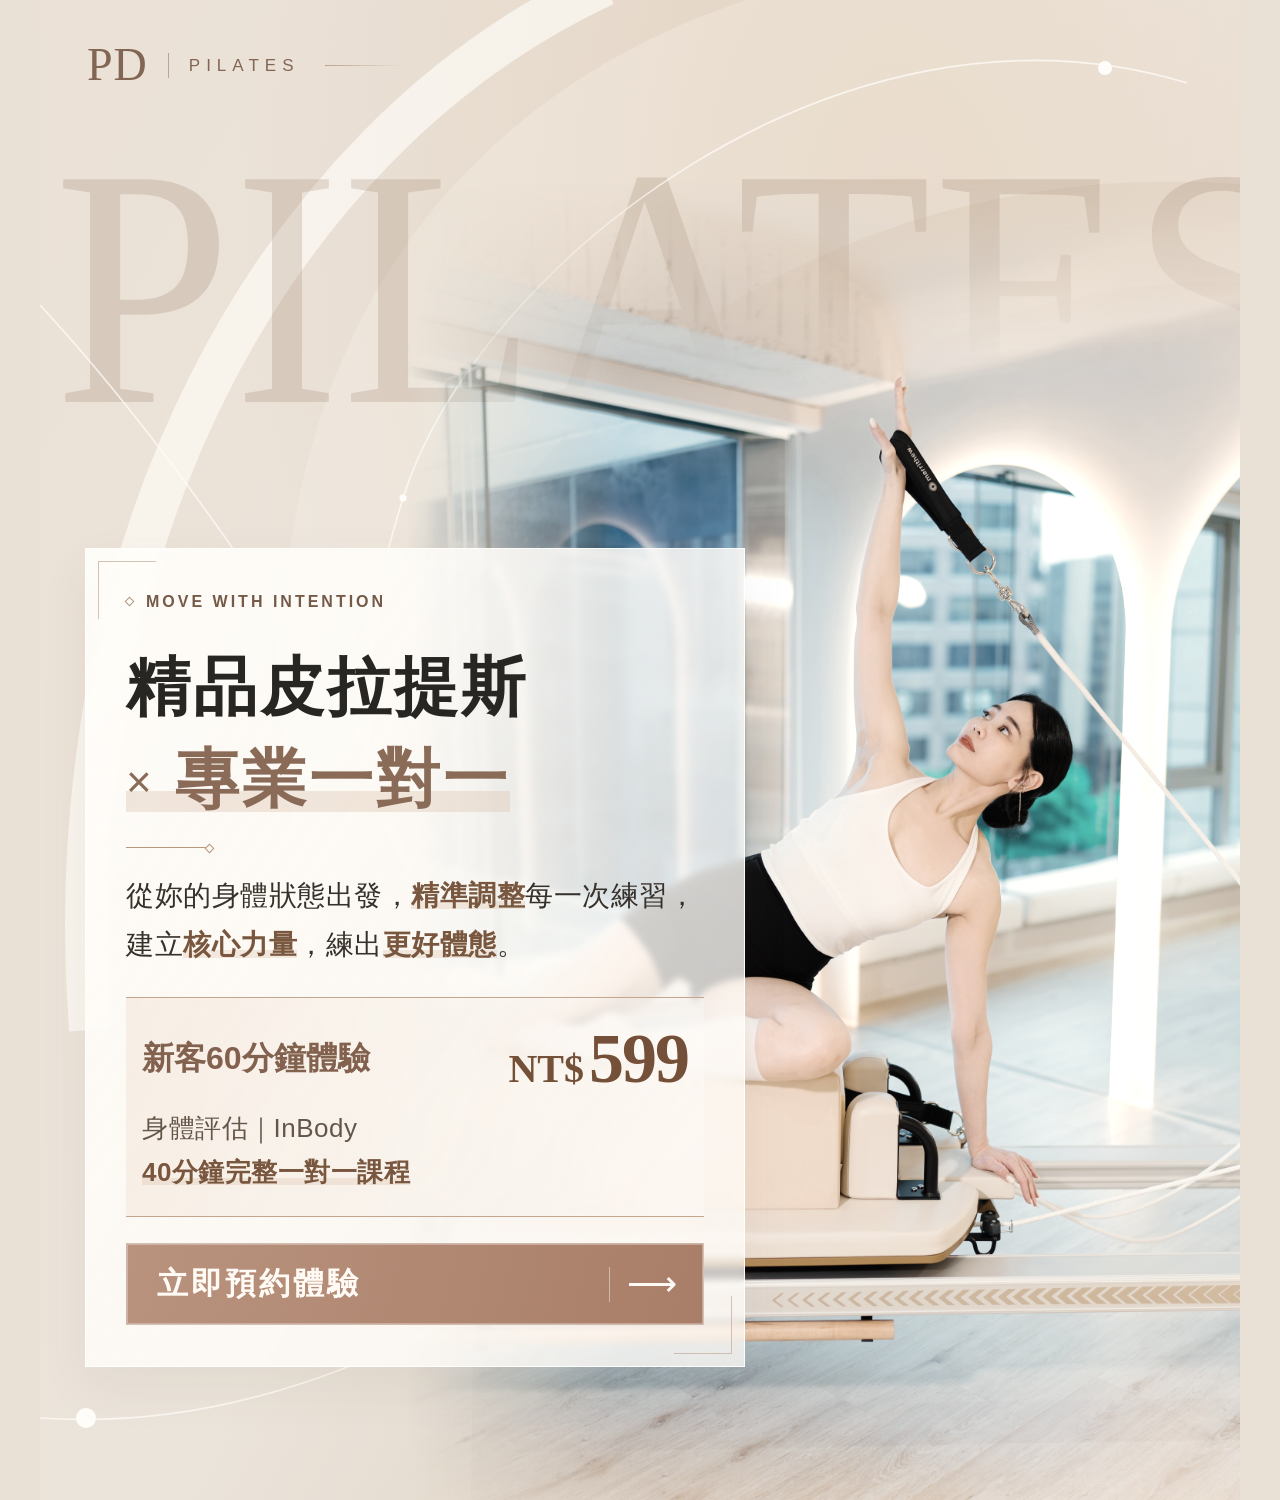
==== 01_精品首頁/index.html @ 7880195e "Publish approved PD design preview" ====
<!doctype html>
<html lang="zh-Hant"><head><meta charset="utf-8"><meta name="viewport" content="width=device-width,initial-scale=1"><title>PD 精品首頁</title>
<style>
*{box-sizing:border-box}html,body{margin:0;background:#e9e0d6}body{color:#282622;font-family:"PMingLiU","Noto Serif TC",serif}.viewport{width:100%;overflow:hidden}.page{width:1200px;height:1500px;position:relative;overflow:hidden;transform-origin:top left;background:radial-gradient(ellipse at 64% 14%,#dfcbb6 0,transparent 49%),linear-gradient(120deg,#e9e0d6,#eee8df 48%,#d5c4ae)}
.sweep{position:absolute;inset:0;width:1200px;height:1500px}.ghost{position:absolute;left:14px;top:126px;margin:0;font:330px/.95 "Bodoni MT","Times New Roman",serif;letter-spacing:2px;color:rgba(143,115,92,.25);white-space:nowrap;width:1185px;transform:scaleX(.94);transform-origin:left center}
/* Only the photographic areas of the supplied reference are visible. All display text is HTML. */
.photo{position:absolute;inset:0;width:1200px;height:1500px;clip-path:polygon(87% 23%,92% 23%,92% 32%,100% 32%,100% 100%,34% 100%,36% 74%,42% 70%,48.7% 63%,48.7% 45%,61% 36%,76% 30%,84% 29%)}
.photo-softener{position:absolute;left:583px;top:410px;width:185px;height:400px;background:linear-gradient(90deg,rgba(226,216,203,.75),transparent);clip-path:polygon(0 68%,100% 0,100% 100%,0 100%);pointer-events:none}
.index{position:absolute;left:45px;top:449px;height:60px;display:flex;align-items:center;gap:19px}.index strong{font:56px/1 "Bodoni MT","Times New Roman",serif;font-weight:400}.index i{height:43px;width:1px;background:#a59689;transform:rotate(39deg);margin:0 5px}.index span{font:24px/1 "Times New Roman",serif;letter-spacing:3px;padding-top:13px}
.panel{position:absolute;left:45px;top:564px;width:538px;height:503px;background:rgba(255,253,249,.62);box-shadow:0 9px 20px rgba(107,89,71,.035);padding:27px 39px}.kicker{margin:0;font:14px/25px Arial,sans-serif;letter-spacing:2.5px}.panel h1{position:absolute;left:39px;top:139px;margin:0;font-size:58px;line-height:1.36;font-weight:600;letter-spacing:6px;white-space:nowrap}.rule{position:absolute;left:43px;top:316px;width:61px;height:2px;background:#c6ae85}.description{position:absolute;left:42px;top:340px;margin:0;white-space:nowrap;font-size:20px;letter-spacing:1.25px;line-height:32px}.cta{position:absolute;left:43px;top:401px;width:274px;height:65px;display:flex;align-items:center;justify-content:center;gap:18px;color:#fffaf4;background:#cdb0a2;font-size:24px;letter-spacing:3px;text-decoration:none}.cta span{font:34px "Times New Roman",serif;letter-spacing:0}.inset{position:absolute;left:46px;top:1103px;width:257px;height:240px;border:2px solid rgba(255,255,255,.85);overflow:hidden;background:#c9aa98}.inset:after{content:"";position:absolute;left:29px;top:0;bottom:0;width:2px;background:#fff9ef}.inset img{position:absolute;max-width:none;width:1200px;height:1500px;left:-48px;top:-1105px}.foot{position:absolute;left:86px;top:1411px;margin:0;font:14px/22px Arial,sans-serif;letter-spacing:2.5px}.linework{position:absolute;inset:0;width:1200px;height:1500px;pointer-events:none}
.ghost{z-index:1;font-weight:400;color:rgba(143,115,92,.21)}.photo{z-index:3;clip-path:none;mask-image:url("data:image/svg+xml,%3Csvg xmlns='http://www.w3.org/2000/svg' width='1200' height='1500'%3E%3Cdefs%3E%3Cfilter id='b'%3E%3CfeGaussianBlur stdDeviation='20'/%3E%3C/filter%3E%3C/defs%3E%3Cpath fill='white' filter='url(%23b)' d='M1020 326 L1120 326 L1120 455 L1240 455 L1240 1540 L396 1540 L416 1130 L490 1040 L604 950 L604 670 L750 535 L923 450 L1008 425Z'/%3E%3C/svg%3E");mask-size:1200px 1500px}.photo-softener{display:none}.linework{z-index:2}.panel,.index{z-index:4}.inset,.foot{z-index:5}.panel h1{font-size:60px;letter-spacing:7px;line-height:1.32}.description{letter-spacing:1px;font-size:20px}.page{background:radial-gradient(ellipse at 72% 14%,#dfcdb9 0,transparent 55%),linear-gradient(120deg,#e8ded3,#e8e1d8 48%,#d5c4ae)}
</style><link rel="stylesheet" href="../shared/preserve-style.css"><link rel="stylesheet" href="home-refinement.css"><script src="../shared/page-bridge.js" defer></script><link rel="stylesheet" href="../shared/type-emphasis.css"><link rel="stylesheet" href="home-larger.css"><link rel="stylesheet" href="../shared/client-review-20260918.css"></head><body data-layout="home"><div class="viewport"><main class="page">
<div class="brand-signature" aria-label="PD Pilates"><span class="brand-initials">PD</span><span class="brand-divider" aria-hidden="true"></span><span class="brand-name">PILATES</span><span class="brand-hairline" aria-hidden="true"></span></div>
<svg class="sweep" viewBox="0 0 1200 1500" aria-hidden="true"><path d="M565 -15 C230 140 14 550 50 1030" fill="none" stroke="#fffdf9" stroke-opacity=".66" stroke-width="42"/><path d="M1210 -18 C710 -130 97 126 270 960 C350 470 739 144 1210 185" fill="#f8f4ed" fill-opacity=".27"/><path d="M1200 282 C774 270 411 650 436 1170 L431 1500 L0 1500 L0 0 L1200 0Z" fill="#f8f5ef" fill-opacity=".12"/></svg>
<div class="ghost" aria-hidden="true">PILATES</div><img class="photo" src="assets/home-selected-0610-00056.jpg" alt="PD 教練於器械上伸展，使用指定的 0610 PD_DSC00056 原照"><div class="photo-softener"></div>

<section class="panel" aria-labelledby="home-title"><p class="kicker"><span class="kicker-mark" aria-hidden="true"></span>MOVE WITH INTENTION</p><h1 id="home-title">精品皮拉提斯<br><span class="headline-secondary"><span class="headline-times">×</span> 專業一對一</span></h1><div class="rule" aria-hidden="true"></div><p class="description">從妳的身體狀態出發，<strong class="key-phrase">精準調整</strong>每一次練習，建立<strong class="key-phrase">核心力量</strong>，練出<strong class="key-phrase">更好體態</strong>。</p><div class="experience-detail"><p class="home-offer"><span class="offer-label">新客60分鐘體驗</span> <strong><span class="currency">NT$</span>599</strong></p><p class="home-includes">身體評估｜InBody<br><span class="key-phrase">40分鐘完整一對一課程</span></p></div><a class="cta" href="../booking.html?plan=trial">立即預約體驗 <span aria-hidden="true">⟶</span></a></section>

<svg class="linework" viewBox="0 0 1200 1500" aria-hidden="true"><g fill="none" stroke="#fffdf8" stroke-width="1.6" opacity=".75"><path d="M1147 83 C800 -23 436 267 363 498 C281 765 310 915 668 1100"/><path d="M0 305 C265 591 420 971 687 1135 C504 1274 277 1437 0 1418"/></g><g fill="#fffdf9"><circle cx="1065" cy="68" r="7"/><circle cx="363" cy="498" r="3.5"/><circle cx="46" cy="1418" r="10"/></g></svg>
</main></div>
</body></html>
---- shared/preserve-style.css ----
/* Original layout stays in each HTML. Only client-requested adjustments are below. */
html,body{max-width:100%;width:auto;height:auto;overflow-x:clip}a{text-decoration:none}a:focus-visible{outline:2px solid #8d6654;outline-offset:5px}.page{margin-inline:auto}body[data-layout] .client-checks{list-style:none;padding:0;margin:0;color:#705b50;font-size:21px;line-height:1.8;letter-spacing:1px}body[data-layout] .client-checks li{margin:3px 0}
/* 01: retain large serif backdrop, orbital lines and frosted editorial panel. */
body[data-layout=home] .photo{left:330px;top:180px;width:900px;height:1350px;inset:auto auto auto 330px;top:180px;object-fit:contain;clip-path:none;mask-image:linear-gradient(90deg,transparent,#000 24%),linear-gradient(180deg,transparent,#000 14%);mask-size:100% 100%;mask-composite:intersect;filter:saturate(.66) sepia(.12) brightness(1.04)}
body[data-layout=home] .panel{top:548px;left:45px;width:606px;height:auto;padding:31px 37px 33px;background:rgba(255,252,248,.77);backdrop-filter:blur(3px)}
body[data-layout=home] .panel h1{position:static;font-size:46px;letter-spacing:4px;line-height:1.43;margin:24px 0 19px;white-space:normal;font-weight:400}body[data-layout=home] .rule{position:static;display:block;margin:21px 0 19px}body[data-layout=home] .description{position:static;white-space:normal;font-size:22px;letter-spacing:1px;line-height:1.8;margin:0}
body[data-layout=home] .home-offer{display:flex;align-items:center;gap:18px;margin:23px 0 11px;color:#96715f;font-size:24px}body[data-layout=home] .home-offer strong{font:48px Georgia,serif;white-space:nowrap}body[data-layout=home] .home-includes{margin:0;font-size:21px;line-height:1.7;letter-spacing:1px}body[data-layout=home] .cta{position:static;width:315px;height:65px;margin-top:24px;background:#b98e7c;font-size:26px}
body[data-layout=home] .panel h1{font-weight:600;font-size:50px}
/* 02: same wide photograph, translucent panel, arcs and three branch frames. */
body[data-layout=locations] .copy p{font-size:19px;line-height:1.85;letter-spacing:1px}body[data-layout=locations] .intro p{font-size:20px;letter-spacing:1px}body[data-layout=locations] .cards{height:582px}body[data-layout=locations] .main{height:381px}body[data-layout=locations] .metro{font-size:19px;line-height:1.6;color:#786254;margin:14px 0 0;letter-spacing:.3px}body[data-layout=locations] .footer .cta{font-size:18px;color:white}body[data-layout=locations] .footer p{font-size:15px}
/* 03 / 03.1: preserve SYSTEM photo treatment and frosted overlapping panel. */
body[data-layout=equipment] .copy{top:169px;padding:29px 35px;width:642px}body[data-layout=equipment] .copy h1{font-size:45px;line-height:1.4;margin:18px 0}body[data-layout=equipment] .copy .rule{margin-bottom:17px}body[data-layout=equipment] .seal{top:697px}body[data-layout=equipment] .hero img{object-position:65% center;filter:saturate(.72) sepia(.1) brightness(1.06)}
body[data-layout=credentials] .hero{height:755px}body[data-layout=credentials] .photo{height:755px;object-position:62% center;filter:saturate(.72) sepia(.1) brightness(1.06)}body[data-layout=credentials] .panel{top:169px;width:642px;padding:29px 35px}body[data-layout=credentials] .panel h1{font-size:45px;line-height:1.4;margin:18px 0}body[data-layout=credentials] .panel .rule{margin-bottom:17px}body[data-layout=credentials] .hero-note{bottom:28px}
body[data-layout=credentials] .certs{height:745px;padding:27px 44px 22px}body[data-layout=credentials] .cert-head{margin-bottom:20px}body[data-layout=credentials] .cert-head h2{font-size:37px;letter-spacing:4px}body[data-layout=credentials] .cert-head p{font-size:21px}body[data-layout=credentials] .cert-grid{grid-template-columns:repeat(3,1fr);gap:15px}body[data-layout=credentials] .cert{height:238px;padding:18px 22px}body[data-layout=credentials] .logo-box{height:161px}body[data-layout=credentials] .cert img{max-height:145px}body[data-layout=credentials] .cert h3{font-size:21px;margin:10px 0 0}body[data-layout=credentials] .closing{margin-top:20px}
/* 04: keep four photo-led quadrants, using their natural portrait ratio. */
body[data-layout=needs] .hero h1{font-size:42px;letter-spacing:3px}body[data-layout=needs] .hero p{font-size:20px;letter-spacing:2px}body[data-layout=needs] .audience-grid{height:968px}body[data-layout=needs] .source{display:none}body[data-layout=needs] .quadrant{overflow:hidden;background:#eee3d8}body[data-layout=needs] .quadrant:before{content:"";position:absolute;right:0;top:0;height:100%;aspect-ratio:2/3;background-image:url('../shared/photos/audience.jpg');background-size:200% 200%;filter:brightness(1.05) contrast(.93) saturate(.8)}body[data-layout=needs] .quadrant:nth-of-type(1):before{background-position:0 0}body[data-layout=needs] .quadrant:nth-of-type(2):before{background-position:100% 0}body[data-layout=needs] .quadrant:nth-of-type(3):before{background-position:0 100%}body[data-layout=needs] .quadrant:nth-of-type(4):before{background-position:100% 100%}
body[data-layout=needs] .copy-panel{width:69%;padding:32px 20px 22px 25px;background:linear-gradient(90deg,rgba(250,246,241,.98),rgba(250,246,241,.94) 66%,rgba(250,246,241,.03))}body[data-layout=needs] .copy-panel:after{top:92px;left:25px}body[data-layout=needs] .copy-panel h2{font-size:31px;line-height:1.5;letter-spacing:1px;margin:0 0 38px;white-space:nowrap}body[data-layout=needs] .pain{font-size:20px;line-height:1.7;letter-spacing:.3px;max-width:280px}body[data-layout=needs] .leaf{margin:20px 0 10px}body[data-layout=needs] .solution{font-size:20px;line-height:1.75;letter-spacing:0;max-width:280px}body[data-layout=needs] .footer p{font-size:21px;line-height:1.8;letter-spacing:1px}
@media(min-width:761px){body[data-layout=needs] .audience-grid{height:940px}body[data-layout=needs] .footer{margin-top:25px}}
/* 05 / 06: original photo, oval orbit, medallions and horizontal price strips. */
body[data-layout=trial] .plan-name,body[data-layout=dual] .plan-name{font-family:inherit;font-size:24px;letter-spacing:2px}body[data-layout=dual] .premium-booking{margin-top:36px}body[data-layout=dual] .premium-booking small{font-size:24px}body[data-layout=dual] .booking strong{font-size:59px}body[data-layout=trial] .cta,body[data-layout=dual] .cta{background:#c59782}body[data-layout=premium] .cta{background:#b77c66}
/* 07: original three circles, line icons, four reminders and soft LINE strip. */
body[data-layout=sop] .circle{padding-top:47px}body[data-layout=sop] .circle img{width:79px!important;height:79px!important;margin-bottom:15px}body[data-layout=sop] .circle h3{font-size:25px;letter-spacing:1px;line-height:1.35}body[data-layout=sop] .circle p{font-size:19px;letter-spacing:.5px;line-height:1.65}body[data-layout=sop] .reservation-note{text-align:center;position:relative;margin:17px 0 0;font-size:19px;line-height:1.6;color:#907262}body[data-layout=sop] .swoop{height:54px;margin-bottom:35px}body[data-layout=sop] .line-button{font-size:21px}
@media(max-width:760px){
 .page{width:100%!important;height:auto!important;min-height:0!important;transform:none!important}.viewport{height:auto!important}body[data-layout] .client-checks{font-size:17px;line-height:1.85;letter-spacing:0}body[data-layout] .client-checks li{margin:7px 0}
 body[data-layout=home] .page{padding-top:1px}body[data-layout=home] .photo{left:0;top:0;width:100%;height:auto;aspect-ratio:2/3;mask-image:linear-gradient(180deg,#000 70%,transparent);mask-composite:add;filter:saturate(.72) sepia(.1) brightness(1.04)}body[data-layout=home] .ghost{font-size:105px;top:23px;left:6px;width:auto;z-index:3}body[data-layout=home] .sweep,body[data-layout=home] .linework{width:100%;height:100%}body[data-layout=home] .panel{position:relative;top:auto;left:auto;margin:440px 18px 32px;width:calc(100% - 36px);padding:26px 24px;background:rgba(255,252,248,.85)}body[data-layout=home] .panel h1{font-size:31px;letter-spacing:1px;line-height:1.45;margin:22px 0 18px}body[data-layout=home] .kicker{font-size:12px;line-height:19px}body[data-layout=home] .description{font-size:17px;line-height:1.85;letter-spacing:0}body[data-layout=home] .home-offer{font-size:19px;flex-wrap:wrap;gap:10px;margin-top:19px}body[data-layout=home] .home-offer strong{font-size:37px}body[data-layout=home] .home-includes{font-size:17px;letter-spacing:0}body[data-layout=home] .cta{width:100%;height:58px;font-size:21px;letter-spacing:1px;gap:12px}
 body[data-layout=locations] .hero{width:100%;height:540px}body[data-layout=locations] .ghost{font-size:99px;top:80px;left:12px}body[data-layout=locations] .copy{left:6%;width:88%;top:172px;padding:24px}body[data-layout=locations] .copy h1{font-size:33px;line-height:1.5;letter-spacing:1px;margin:18px 0}body[data-layout=locations] .copy p{font-size:17px;letter-spacing:0}body[data-layout=locations] .vertical{display:none}body[data-layout=locations] .intro{position:relative;top:auto;margin-top:540px;height:auto;padding:33px 20px 28px}body[data-layout=locations] .intro h2{font-size:30px}body[data-layout=locations] .intro p{font-size:17px;line-height:1.8}body[data-layout=locations] .cards{position:relative;left:auto;right:auto;top:auto;height:auto;margin:0 20px;display:grid;grid-template-columns:1fr;gap:22px}body[data-layout=locations] .main{height:360px}body[data-layout=locations] .card{padding:22px 17px}body[data-layout=locations] .metro{font-size:18px;margin-top:14px}body[data-layout=locations] .footer{position:relative;height:auto;margin-top:35px;padding:28px 22px;display:block}body[data-layout=locations] .footer .cta{display:block;margin:22px 0 0;text-align:center}body[data-layout=locations] .curve{display:none}
 body[data-layout=taichung] .panel{padding:26px 23px;top:190px}body[data-layout=taichung] .panel h1{font-size:29px;letter-spacing:2px}body[data-layout=taichung] .panel p{font-size:17px;letter-spacing:0}body[data-layout=taichung] .intro p{font-size:17px;line-height:1.8;padding:0 22px}body[data-layout=taichung] .footer{display:block;height:auto;padding:25px}body[data-layout=taichung] .footer p{font-size:16px;line-height:1.8}body[data-layout=taichung] .button{margin-top:20px}
 body[data-layout=credentials] .hero,body[data-layout=equipment] .hero{height:440px;width:100%}body[data-layout=credentials] .hero{height:auto;padding-top:282px}body[data-layout=credentials] .photo{width:100%;height:420px}body[data-layout=credentials] .ghost,body[data-layout=equipment] .ghost{font-size:86px;top:45px;left:18px}body[data-layout=credentials] .panel,body[data-layout=equipment] .copy{position:relative;top:auto;left:auto;margin:0 6%;width:88%;padding:25px 23px}body[data-layout=credentials] .panel h1,body[data-layout=equipment] .copy h1{font-size:33px;line-height:1.45;letter-spacing:2px}body[data-layout=credentials] .eyebrow,body[data-layout=equipment] .kicker{font-size:12px;letter-spacing:2px}body[data-layout=credentials] .hero-note{position:relative;bottom:auto;left:auto;margin:25px 6%;font-size:10px;letter-spacing:2px}body[data-layout=credentials] .hero-note:before{width:30px;margin-right:9px}body[data-layout=credentials] .certs{height:auto;padding:28px 20px}body[data-layout=credentials] .cert-head h2{font-size:28px;letter-spacing:1px}body[data-layout=credentials] .cert-head p{font-size:18px;line-height:1.7;letter-spacing:1px}body[data-layout=credentials] .cert-head .small{font-size:11px;letter-spacing:2px}body[data-layout=credentials] .cert-grid{grid-template-columns:repeat(2,minmax(0,1fr));gap:12px}body[data-layout=credentials] .cert{height:195px;padding:15px 11px}body[data-layout=credentials] .logo-box{height:125px}body[data-layout=credentials] .cert img{max-height:110px}body[data-layout=credentials] .cert h3{font-size:15px;line-height:1.4;letter-spacing:0}body[data-layout=credentials] .closing{line-height:1.8;font-size:10px;letter-spacing:2px}
 body[data-layout=equipment] .page{padding-top:280px;padding-bottom:35px}body[data-layout=equipment] .hero{top:0;border-bottom-left-radius:100px}body[data-layout=equipment] .index{font-size:11px;top:23px;right:20px}body[data-layout=equipment] .seal{position:relative;left:auto;top:auto;font-size:10px;margin:25px 6%;letter-spacing:2px}body[data-layout=equipment] .equipment{position:relative;left:auto;right:auto;top:auto;height:auto;margin:32px 6% 0}body[data-layout=equipment] .tiles{height:auto;grid-template-columns:1fr;gap:20px}body[data-layout=equipment] .tile{min-height:430px}body[data-layout=equipment] .label .zh-title{font-size:28px}body[data-layout=equipment] .label .desc{font-size:19px}body[data-layout=equipment] .label .tag{font-size:11px}body[data-layout=equipment] .section-label span{font-size:12px;letter-spacing:2px}body[data-layout=equipment] .section-label span:after{display:none}body[data-layout=equipment] .equipment-note{position:relative;bottom:auto;text-align:right;margin-top:25px;font-size:10px;letter-spacing:1px}
 body[data-layout=needs] .hero h1{font-size:29px;line-height:1.65;letter-spacing:1px;text-wrap:balance}body[data-layout=needs] .hero p{font-size:16px;line-height:1.8;letter-spacing:1px}body[data-layout=needs] .audience-grid{height:auto}body[data-layout=needs] .quadrant{height:610px;background:#eee3d8}body[data-layout=needs] .quadrant:before{left:auto;right:0;top:0;bottom:auto;inset:auto 0 auto auto;height:100%;width:auto;aspect-ratio:2/3}body[data-layout=needs] .copy-panel{width:83%;padding:26px 18px;background:linear-gradient(90deg,rgba(250,246,241,.97),rgba(250,246,241,.92) 68%,rgba(250,246,241,.08))}body[data-layout=needs] .copy-panel h2{font-size:25px;letter-spacing:0;margin:0 0 39px}body[data-layout=needs] .copy-panel:after{left:18px;top:77px}body[data-layout=needs] .pain,body[data-layout=needs] .solution{font-size:18px;line-height:1.9;letter-spacing:0}body[data-layout=needs] .footer p{font-size:18px;line-height:1.85;letter-spacing:0}
 body[data-layout=trial] .experience,body[data-layout=dual] .experience,body[data-layout=premium] .experience{height:auto;min-height:0;padding:30px 20px 36px}body[data-layout=trial] .eyebrow,body[data-layout=dual] .eyebrow,body[data-layout=premium] .eyebrow{font-size:13px;letter-spacing:2px}body[data-layout=trial] .hero h1,body[data-layout=dual] .hero h1,body[data-layout=premium] .hero h1{font-size:34px;line-height:1.5;letter-spacing:1px}body[data-layout=trial] .intro,body[data-layout=dual] .intro,body[data-layout=premium] .intro{font-size:29px;letter-spacing:1px}body[data-layout=trial] .subtitle,body[data-layout=dual] .subtitle,body[data-layout=premium] .subtitle{font-size:17px;line-height:1.8;letter-spacing:0;gap:10px}body[data-layout=trial] .subtitle i,body[data-layout=dual] .subtitle i,body[data-layout=premium] .subtitle i{width:18px;flex-shrink:0}body[data-layout=trial] .photo,body[data-layout=dual] .photo,body[data-layout=premium] .photo{position:relative;top:auto;left:auto;width:calc(100% + 40px);margin:22px -20px 0;height:300px}body[data-layout=premium] .items{grid-template-columns:1fr;margin-top:-45px;gap:25px}body[data-layout=premium] .item{padding:15px 20px 27px;background:rgba(245,240,231,.9)}body[data-layout=premium] .item+.item{border-left:0;border-top:1px solid var(--line);padding-top:25px}body[data-layout=premium] .booking{grid-template-columns:1fr;margin:0;padding:24px;text-align:center;gap:16px}body[data-layout=premium] .booking strong{font-size:47px}body[data-layout=premium] .promises{grid-template-columns:1fr 1fr;margin:28px 0;gap:24px 12px}body[data-layout=premium] .promises article{display:block;text-align:center}body[data-layout=premium] .promises svg{margin-bottom:7px}body[data-layout=premium] .note{font-size:15px;line-height:1.8}body[data-layout=premium] .orbit.middle{display:none}body[data-layout=dual] .premium-booking{margin-top:28px}body[data-layout=trial] .item h2,body[data-layout=dual] .item h2{font-size:23px;letter-spacing:1px}body[data-layout=trial] .copy,body[data-layout=dual] .copy{font-size:20px;letter-spacing:0}
 body[data-layout=sop] .wrap{padding:52px 18px 34px}body[data-layout=sop] .hero p{font-size:17px;letter-spacing:1px;line-height:1.8}body[data-layout=sop] .eyebrow{font-size:13px!important;letter-spacing:2px!important}body[data-layout=sop] .hero h1{font-size:48px;letter-spacing:5px}body[data-layout=sop] .hero h2{font-size:30px;letter-spacing:5px}body[data-layout=sop] .circle{padding-top:47px}body[data-layout=sop] .circle h3{font-size:25px}body[data-layout=sop] .circle p{font-size:18px}body[data-layout=sop] .reservation-note{font-size:17px;line-height:1.8;margin:25px 6% 0}body[data-layout=sop] .swoop{height:58px;margin-bottom:45px;width:88%}body[data-layout=sop] .swoop em{font-size:22px;padding:0 8px}body[data-layout=sop] .tip h3{font-size:23px}body[data-layout=sop] .tip p{font-size:18px;letter-spacing:0}body[data-layout=sop] .line-button{font-size:20px;letter-spacing:0}body[data-layout=sop] .line-copy p{font-size:17px;letter-spacing:0;line-height:1.8}
 body[data-layout=home] .panel h1{font-size:31px}body[data-layout=home] .ghost{z-index:4}
 body[data-layout=needs] .copy-panel{width:70%;background:linear-gradient(90deg,rgba(250,246,241,.97),rgba(250,246,241,.91) 66%,rgba(250,246,241,0))}body[data-layout=needs] .quadrant:before{right:-92px}body[data-layout=needs] .pain,body[data-layout=needs] .solution{font-size:17px;line-height:1.9}
}
---- 01_精品首頁/home-refinement.css ----
/* Page 01 only: editorial detailing over the approved composition. */
body[data-layout=home] .brand-signature{position:absolute;z-index:4;left:47px;top:42px;display:flex;align-items:center;gap:20px;color:#826653;pointer-events:none}
body[data-layout=home] .brand-initials{font:38px/1 Georgia,"Times New Roman",serif;letter-spacing:1px}
body[data-layout=home] .brand-divider{width:1px;height:25px;background:#bda593}
body[data-layout=home] .brand-name{font:13px/1 Arial,sans-serif;letter-spacing:6px}
body[data-layout=home] .brand-hairline{height:1px;width:76px;margin-left:6px;background:linear-gradient(90deg,#bda593,transparent)}
body[data-layout=home] .panel{padding:37px 39px 38px;border:1px solid rgba(255,255,255,.85);background:linear-gradient(125deg,rgba(255,253,249,.94),rgba(255,252,248,.74));box-shadow:0 20px 48px rgba(99,75,53,.065);backdrop-filter:blur(3px)}
body[data-layout=home] .panel::before,body[data-layout=home] .panel::after{content:"";position:absolute;pointer-events:none;width:51px;height:51px;border-color:#c8af9c;border-style:solid;opacity:.75}
body[data-layout=home] .panel::before{left:12px;top:12px;border-width:1px 0 0 1px}
body[data-layout=home] .panel::after{right:12px;bottom:12px;border-width:0 1px 1px 0}
body[data-layout=home] .kicker{display:flex;align-items:center;gap:13px;font:12px/22px Arial,sans-serif;letter-spacing:3.2px;color:#876c59;white-space:nowrap}
body[data-layout=home] .kicker-mark{width:7px;height:7px;display:block;transform:rotate(45deg);border:1px solid #b39780;flex:none}
body[data-layout=home] .panel h1{font-size:51px;line-height:1.48;letter-spacing:3px;margin:29px 0 20px;font-weight:600}
body[data-layout=home] .headline-secondary{color:#8a6b58}
body[data-layout=home] .headline-times{font-size:35px;display:inline-block;vertical-align:4px;font-weight:400}
body[data-layout=home] .rule{height:1px;width:82px;background:#b7977d;margin:22px 0 23px;position:relative;left:auto;top:auto}
body[data-layout=home] .rule::after{content:"";position:absolute;right:-5px;top:-2px;width:5px;height:5px;border:1px solid #b7977d;transform:rotate(45deg);background:#fcf9f3}
body[data-layout=home] .description{font-size:22px;line-height:1.85;color:#544b42;letter-spacing:1px}
body[data-layout=home] .experience-detail{margin-top:26px;padding:15px 0 20px;border-top:1px solid rgba(165,133,109,.29);border-bottom:1px solid rgba(165,133,109,.29)}
body[data-layout=home] .home-offer{justify-content:space-between;gap:10px;align-items:center;margin:0 0 9px;font-size:24px;color:#82624e}
body[data-layout=home] .offer-label{letter-spacing:1px}
body[data-layout=home] .home-offer strong{font:65px/1.1 Georgia,"Times New Roman",serif;letter-spacing:-2px;color:#8b6852;font-weight:400}
body[data-layout=home] .currency{font-size:31px;letter-spacing:0;margin-right:5px}
body[data-layout=home] .home-includes{font-size:20px;line-height:1.65;color:#65564a;letter-spacing:1px}
body[data-layout=home] .cta{width:100%;height:68px;margin-top:25px;justify-content:space-between;padding:0 23px 0 29px;background:linear-gradient(105deg,#b9937e,#a97e68);font-size:25px;letter-spacing:3px;border:1px solid rgba(255,255,255,.42);box-shadow:inset 0 0 0 5px rgba(255,255,255,.065);transition:background .18s ease,box-shadow .18s ease}
body[data-layout=home] .cta span{font:31px/1 Georgia,serif;display:flex;align-items:center;justify-content:center;width:57px;height:31px;border-left:1px solid rgba(255,255,255,.44);padding-left:20px}
body[data-layout=home] .cta:hover{background:#a17862;box-shadow:inset 0 0 0 5px rgba(255,255,255,.12)}
body[data-layout=home] .cta:focus-visible{outline-color:#76513d;outline-offset:5px}
@media(min-width:761px) and (max-width:1199px){body[data-layout=home] .page{zoom:calc(100vw / 1200px)}}
@media(max-width:760px){
body[data-layout=home] .brand-signature{left:22px;top:22px;gap:12px}
body[data-layout=home] .brand-initials{font-size:28px}
body[data-layout=home] .brand-divider{height:20px}
body[data-layout=home] .brand-name{font-size:10px;letter-spacing:4px}
body[data-layout=home] .brand-hairline{width:38px;margin-left:0}
body[data-layout=home] .ghost{top:61px;opacity:.7}
body[data-layout=home] .panel{padding:29px 25px 29px;margin-top:440px;background:linear-gradient(125deg,rgba(255,253,249,.95),rgba(255,252,248,.87));box-shadow:0 12px 35px rgba(99,75,53,.055)}
body[data-layout=home] .panel::before,body[data-layout=home] .panel::after{width:33px;height:33px}
body[data-layout=home] .panel::before{left:9px;top:9px}
body[data-layout=home] .panel::after{right:9px;bottom:9px}
body[data-layout=home] .kicker{font-size:10px;letter-spacing:1.7px;gap:9px;line-height:18px}
body[data-layout=home] .kicker-mark{width:5px;height:5px}
body[data-layout=home] .panel h1{font-size:31px;letter-spacing:1px;line-height:1.5;margin:22px 0 19px}
body[data-layout=home] .headline-times{font-size:23px;vertical-align:2px}
body[data-layout=home] .rule{width:62px;margin:17px 0 19px}
body[data-layout=home] .description{font-size:17px;letter-spacing:0;line-height:1.85}
body[data-layout=home] .experience-detail{margin-top:20px;padding:17px 0}
body[data-layout=home] .home-offer{font-size:18px;gap:5px 10px;flex-wrap:wrap;margin:0 0 10px}
body[data-layout=home] .offer-label{letter-spacing:0}
body[data-layout=home] .home-offer strong{font-size:41px;letter-spacing:-1px}
body[data-layout=home] .currency{font-size:21px;margin-right:3px}
body[data-layout=home] .home-includes{font-size:17px;line-height:1.7;letter-spacing:0}
body[data-layout=home] .cta{height:59px;margin-top:21px;font-size:21px;letter-spacing:1px;padding:0 17px 0 20px}
body[data-layout=home] .cta span{font-size:27px;width:43px;height:26px;padding-left:15px}
}
@media(prefers-reduced-motion:reduce){body[data-layout=home] .cta{transition:none}}
---- shared/type-emphasis.css ----
/* Seven approved pages: larger editable type and restrained editorial emphasis. */
:root{--pd-key:#79573f;--pd-key-line:#c2a28a;--pd-key-wash:rgba(219,192,170,.32)}
body[data-layout] .key-phrase{font-weight:600;color:var(--pd-key);background:linear-gradient(transparent 69%,var(--pd-key-wash) 69%,var(--pd-key-wash) 94%,transparent 94%);box-decoration-break:clone;-webkit-box-decoration-break:clone}
body[data-layout] .cta,body[data-layout] .button,body[data-layout] .line-button{box-shadow:inset 0 0 0 1px rgba(255,255,255,.30)}
/* 1 — keep the portrait and panel position, enlarge the reading hierarchy. */
body[data-layout=home] .brand-initials{font-size:42px}
body[data-layout=home] .brand-name{font-size:15px}
body[data-layout=home] .kicker{font-size:14px;letter-spacing:3px}
body[data-layout=home] .panel h1{font-size:56px;letter-spacing:3px;line-height:1.43;margin:25px 0 18px}
body[data-layout=home] .headline-times{font-size:39px}
body[data-layout=home] .headline-secondary{background:linear-gradient(transparent 77%,rgba(219,192,170,.36) 77%,rgba(219,192,170,.36) 94%,transparent 94%)}
body[data-layout=home] .description{font-size:25px;line-height:1.75;letter-spacing:.5px}
body[data-layout=home] .experience-detail{background:linear-gradient(100deg,rgba(239,222,207,.35),rgba(255,255,255,.2));padding:18px 12px 18px;border-color:#c4a68f}
body[data-layout=home] .home-offer{font-size:26px}
body[data-layout=home] .home-offer strong{font-size:74px;color:#755039}
body[data-layout=home] .currency{font-size:35px}
body[data-layout=home] .home-includes{font-size:23px;line-height:1.7;letter-spacing:.5px}
body[data-layout=home] .cta{height:73px;font-size:28px;margin-top:23px}
/* 2 — branch names and transport information are the useful focal points. */
body[data-layout=locations] .copy{top:174px;width:540px}
body[data-layout=locations] .copy .kicker{font-size:14px}
body[data-layout=locations] .copy h1{font-size:51px;line-height:1.4;letter-spacing:3px;font-weight:500}
body[data-layout=locations] .copy p{font-size:22px;line-height:1.7;letter-spacing:.5px}
body[data-layout=locations] .vertical{font-size:12px}
body[data-layout=locations] .intro{padding-top:29px}
body[data-layout=locations] .intro .en{font-size:15px}
body[data-layout=locations] .intro h2{font-size:44px;letter-spacing:4px}
body[data-layout=locations] .intro p{font-size:23px;letter-spacing:.5px;line-height:1.45;display:inline-block;padding:6px 18px;margin:11px auto 0;border-block:1px solid rgba(164,128,98,.25);background:rgba(255,250,243,.56)}
body[data-layout=locations] .head{height:83px;gap:14px}
body[data-layout=locations] .num{font-size:52px}
body[data-layout=locations] .name em{font-size:13px;letter-spacing:3px}
body[data-layout=locations] .name strong{font-size:28px;letter-spacing:2px;color:#76563e;font-weight:600}
body[data-layout=locations] .main{height:364px}
body[data-layout=locations] .metro{font-size:22px;line-height:1.55;letter-spacing:0;margin-top:17px;border-left:2px solid #b18b6e;padding-left:10px}
body[data-layout=locations] .footer strong{font-size:23px}
body[data-layout=locations] .footer p{font-size:17px;line-height:1.65}
body[data-layout=locations] .footer .cta{font-size:21px;background:rgba(126,88,62,.16)}
/* 2.1 — match the branch typography while retaining all photo frames. */
body[data-layout=taichung] .panel{top:185px}
body[data-layout=taichung] .eyebrow{font-size:15px;letter-spacing:4px}
body[data-layout=taichung] .panel h1{font-size:43px;line-height:1.5;letter-spacing:3px}
body[data-layout=taichung] .panel p{font-size:19px;line-height:1.85;letter-spacing:1px}
body[data-layout=taichung] .intro{padding-top:30px}
body[data-layout=taichung] .intro .en{font-size:15px}
body[data-layout=taichung] .intro h2{font-size:41px;letter-spacing:4px}
body[data-layout=taichung] .intro p{font-size:17px;letter-spacing:1px;line-height:1.6}
body[data-layout=taichung] .card-head{height:75px;gap:11px}
body[data-layout=taichung] .num{font-size:41px}
body[data-layout=taichung] .label small{font-size:12px;letter-spacing:2px}
body[data-layout=taichung] .label h3{font-size:24px;letter-spacing:1px;color:#76563e;font-weight:600}
body[data-layout=taichung] .card img{height:392px}
body[data-layout=taichung] .footer h4{font-size:23px}
body[data-layout=taichung] .footer p{font-size:15px;line-height:1.6;letter-spacing:.5px}
body[data-layout=taichung] .button{font-size:18px;width:270px;background:rgba(126,88,62,.14)}
/* 3.1 — stronger process labels, not new certificate claims. */
body[data-layout=credentials] .tag{font-size:15px;letter-spacing:5px}
body[data-layout=credentials] .eyebrow{font-size:17px;letter-spacing:4px}
body[data-layout=credentials] .panel h1{font-size:51px;line-height:1.4;letter-spacing:4px}
body[data-layout=credentials] .client-checks{font-size:24px;line-height:1.6;letter-spacing:.5px}
body[data-layout=credentials] .client-checks li{padding:4px 0 4px 9px;margin:4px 0;border-left:2px solid rgba(170,134,104,.40)}
body[data-layout=credentials] .hero-note{font-size:16px;letter-spacing:3px}
body[data-layout=credentials] .cert-head .small{font-size:15px;letter-spacing:4px}
body[data-layout=credentials] .cert-head h2{font-size:42px;letter-spacing:3px;font-weight:600;color:#735139}
body[data-layout=credentials] .cert-head p{font-size:24px;letter-spacing:1px}
body[data-layout=credentials] .cert{border-color:#ccb39f;background:rgba(255,255,255,.86)}
body[data-layout=credentials] .cert img{max-height:155px;max-width:97%}
body[data-layout=credentials] .cert h3{font-size:24px;letter-spacing:.5px;line-height:1.2}
body[data-layout=credentials] .closing{font-size:14px;letter-spacing:3px;margin-top:17px}
/* 4 — clearer need headings; all original wording and images retained. */
body[data-layout=needs] .hero h1{font-size:46px;letter-spacing:2px;line-height:1.25}
body[data-layout=needs] .hero p{font-size:23px;letter-spacing:1px}
body[data-layout=needs] .hero:after{margin:22px auto 25px}
body[data-layout=needs] .copy-panel h2{font-size:35px;font-weight:600;line-height:1.45;letter-spacing:0;padding-left:11px;border-left:3px solid #b99478;color:#78543b;margin:0 0 23px}
body[data-layout=needs] .copy-panel:after{display:none}
body[data-layout=needs] .pain{font-size:23px;line-height:1.65;letter-spacing:0;max-width:296px;color:#463b32}
body[data-layout=needs] .solution{font-size:23px;line-height:1.65;max-width:296px;color:#65503e}
body[data-layout=needs] .leaf{font-size:22px;margin:18px 0 9px}
body[data-layout=needs] .footer p{font-size:24px;line-height:1.65}
body[data-layout=needs] .footer strong{font-size:18px}
/* 5 — one clear time promise and two distinct, spacious price strips. */
body[data-layout=dual] .eyebrow{font-size:20px}
body[data-layout=dual] .intro{font-size:51px;letter-spacing:3px}
body[data-layout=dual] .hero h1{font-size:72px;letter-spacing:4px;line-height:1.25;margin-top:17px}
body[data-layout=dual] .photo{top:311px}
body[data-layout=dual] .subtitle{font-size:23px;letter-spacing:1px;gap:24px}
body[data-layout=dual] .items{margin-top:380px}
body[data-layout=dual] .num{font-size:55px}
body[data-layout=dual] .item h2{font-size:27px;letter-spacing:1px}
body[data-layout=dual] .copy{font-size:24px;line-height:1.5;letter-spacing:.4px}
body[data-layout=dual] .accent{font-size:25px;letter-spacing:.5px}
body[data-layout=dual] .item:first-child .accent{font-size:22px;padding:4px 12px;background:rgba(255,250,242,.6);border-color:#c2a28a}
body[data-layout=dual] .item:last-child .accent{padding:5px 9px;background:rgba(221,193,170,.34);border-bottom:1px solid #b38c70;color:#795337}
body[data-layout=dual] .booking{margin-left:24px;margin-right:24px;padding:15px 26px;min-height:112px;grid-template-columns:1fr 1.3fr 1.35fr;border-color:#cbb5a3;background:rgba(255,253,247,.67);box-shadow:inset 3px 0 0 #c9a388}
body[data-layout=dual] .plan-name,body[data-layout=dual] .premium-booking small{font-size:27px;letter-spacing:1px;line-height:1.5;color:#674c3b}
body[data-layout=dual] .booking strong{font-size:69px;color:#765036}
body[data-layout=dual] .cta{font-size:26px;height:64px;letter-spacing:1px;background:#b48b72}
body[data-layout=dual] .premium-booking{margin-top:30px;background:rgba(233,214,199,.58);box-shadow:inset 3px 0 0 #a67756}
body[data-layout=dual] .premium-booking .cta{background:#9d7058}
/* 6 — stronger step headings, larger reminders, separated icon slots. */
body[data-layout=sop] .wrap{padding-top:65px}
body[data-layout=sop] .eyebrow{font-size:20px!important}
body[data-layout=sop] .hero h1{font-size:84px;letter-spacing:12px}
body[data-layout=sop] .hero h2{font-size:48px;letter-spacing:9px}
body[data-layout=sop] .hero p{font-size:23px;letter-spacing:1.5px}
body[data-layout=sop] .steps{margin-top:50px}
body[data-layout=sop] .num{font-size:33px;background:linear-gradient(90deg,#9f7566,#bb9684)}
body[data-layout=sop] .circle h3{font-size:28px;letter-spacing:.5px;font-weight:600;color:#765039;padding:0 5px 7px;border-bottom:1px solid #c2a58c}
body[data-layout=sop] .circle p{font-size:21px;letter-spacing:0;line-height:1.6}
body[data-layout=sop] .reservation-note{font-size:21px;line-height:1.65;letter-spacing:.5px}
body[data-layout=sop] .swoop em{font-size:38px}
body[data-layout=sop] .tips-title{font-size:26px;min-width:225px;background:linear-gradient(90deg,#9f7566,#bb9684)}
body[data-layout=sop] .tip h3{font-size:24px;font-weight:600;color:#79573f;letter-spacing:0}
body[data-layout=sop] .tip p{font-size:19px;line-height:1.65;letter-spacing:0}
body[data-layout=sop] .tip{padding:0 12px}
body[data-layout=sop] .line-copy h3{font-size:24px;letter-spacing:1px}
body[data-layout=sop] .line-copy p{font-size:19px;line-height:1.55;letter-spacing:0}
body[data-layout=sop] .line-bubble{font-size:22px}
body[data-layout=sop] .line-button{font-size:24px;letter-spacing:1px;background:#a67b65}
@media(max-width:760px){
 body[data-layout=dual] .photo{top:auto}
 body[data-layout=home] .brand-initials{font-size:31px}body[data-layout=home] .brand-name{font-size:11px}
 body[data-layout=home] .kicker{font-size:11px;letter-spacing:1.5px}body[data-layout=home] .panel h1{font-size:34px;letter-spacing:.5px;margin:22px 0 18px}body[data-layout=home] .headline-times{font-size:25px}
 body[data-layout=home] .description{font-size:19px;line-height:1.85;letter-spacing:0}body[data-layout=home] .home-offer{font-size:20px}body[data-layout=home] .home-offer strong{font-size:46px}body[data-layout=home] .currency{font-size:24px}body[data-layout=home] .home-includes{font-size:19px;letter-spacing:0}body[data-layout=home] .experience-detail{padding:15px 9px}body[data-layout=home] .cta{font-size:23px;height:62px;letter-spacing:0;padding:0 15px}
 body[data-layout=locations] .copy{top:160px;left:6%;width:88%;padding:24px}body[data-layout=locations] .copy h1{font-size:37px;letter-spacing:1px}body[data-layout=locations] .copy p{font-size:19px;letter-spacing:0}body[data-layout=locations] .copy .kicker{font-size:14px;letter-spacing:2px}body[data-layout=locations] .intro{padding:30px 18px}body[data-layout=locations] .intro h2{font-size:34px;letter-spacing:2px}body[data-layout=locations] .intro p{font-size:19px;padding:8px 10px}body[data-layout=locations] .main{height:360px}body[data-layout=locations] .metro{font-size:20px}body[data-layout=locations] .footer strong{font-size:22px}body[data-layout=locations] .footer p{font-size:17px}body[data-layout=locations] .footer .cta{font-size:21px}
 body[data-layout=taichung] .panel{top:177px}body[data-layout=taichung] .eyebrow{font-size:13px;letter-spacing:2px}body[data-layout=taichung] .panel h1{font-size:33px;letter-spacing:1px}body[data-layout=taichung] .panel p{font-size:19px;letter-spacing:0}body[data-layout=taichung] .intro h2{font-size:39px}body[data-layout=taichung] .intro p{font-size:19px;padding:0 22px}body[data-layout=taichung] .label h3{font-size:25px}body[data-layout=taichung] .footer p{font-size:18px}
 body[data-layout=credentials] .eyebrow{font-size:13px;letter-spacing:1.5px}body[data-layout=credentials] .panel h1{font-size:37px;letter-spacing:1px}body[data-layout=credentials] .client-checks{font-size:19px;line-height:1.75;letter-spacing:0}body[data-layout=credentials] .client-checks li{padding:4px 0 4px 8px;margin:5px 0}body[data-layout=credentials] .hero-note{font-size:11px;letter-spacing:1px}body[data-layout=credentials] .cert-head .small{font-size:12px;letter-spacing:1.5px}body[data-layout=credentials] .cert-head h2{font-size:31px;letter-spacing:1px}body[data-layout=credentials] .cert-head p{font-size:20px}body[data-layout=credentials] .cert{height:208px;padding:14px 10px}body[data-layout=credentials] .cert img{max-height:119px}body[data-layout=credentials] .cert h3{font-size:17px;letter-spacing:0;line-height:1.3}body[data-layout=credentials] .closing{font-size:11px;letter-spacing:1.5px}
 body[data-layout=needs] .hero h1{font-size:32px;line-height:1.55;letter-spacing:0}body[data-layout=needs] .hero p{font-size:18px;line-height:1.8}body[data-layout=needs] .quadrant{height:680px}body[data-layout=needs] .copy-panel{width:74%;padding:27px 18px}body[data-layout=needs] .copy-panel h2{font-size:28px;line-height:1.5;margin-bottom:24px;padding-left:8px;white-space:normal;text-wrap:balance}body[data-layout=needs] .pain,body[data-layout=needs] .solution{font-size:19px;line-height:1.8}body[data-layout=needs] .footer p{font-size:20px;line-height:1.85}body[data-layout=needs] .footer strong{font-size:18px}
 body[data-layout=dual] .eyebrow{font-size:15px;letter-spacing:1.5px}body[data-layout=dual] .intro{font-size:32px;letter-spacing:1px}body[data-layout=dual] .hero h1{font-size:38px;letter-spacing:.5px;line-height:1.5}body[data-layout=dual] .subtitle{font-size:19px;letter-spacing:0;gap:10px}body[data-layout=dual] .items{margin-top:-58px}body[data-layout=dual] .item h2{font-size:26px;letter-spacing:.5px}body[data-layout=dual] .copy{font-size:22px;letter-spacing:0;line-height:1.65}body[data-layout=dual] .accent{font-size:25px;letter-spacing:0}body[data-layout=dual] .booking{margin-left:0;margin-right:0;padding:23px 19px;grid-template-columns:1fr;gap:17px}body[data-layout=dual] .booking strong{font-size:64px}body[data-layout=dual] .plan-name,body[data-layout=dual] .premium-booking small{font-size:27px;letter-spacing:.5px}body[data-layout=dual] .cta{font-size:24px;letter-spacing:0}body[data-layout=dual] .premium-booking{margin-top:30px}
 body[data-layout=sop] .wrap{padding:52px 18px 34px}body[data-layout=sop] .eyebrow{font-size:15px!important;letter-spacing:1.5px!important}body[data-layout=sop] .hero h1{font-size:53px;letter-spacing:4px}body[data-layout=sop] .hero h2{font-size:34px;letter-spacing:4px}body[data-layout=sop] .hero p{font-size:19px;line-height:1.8;letter-spacing:.5px}body[data-layout=sop] .circle h3{font-size:28px}body[data-layout=sop] .circle p{font-size:20px}body[data-layout=sop] .reservation-note{font-size:19px;line-height:1.8}body[data-layout=sop] .swoop em{font-size:24px}body[data-layout=sop] .tips-title{font-size:25px;min-width:220px;padding:10px 24px}body[data-layout=sop] .tip{padding:24px 10px}body[data-layout=sop] .tip h3{font-size:26px}body[data-layout=sop] .tip p{font-size:20px}body[data-layout=sop] .line-copy h3{font-size:26px}body[data-layout=sop] .line-copy p{font-size:19px}body[data-layout=sop] .line-button{font-size:22px;letter-spacing:0}
}
@media(max-width:350px){body[data-layout=dual] .booking{grid-template-columns:minmax(0,1fr)}body[data-layout=dual] .booking strong{min-width:0;margin-inline:-17px;letter-spacing:-1px}}
---- 01_精品首頁/home-larger.css ----
/* Homepage only: modestly larger type/surfaces and a 36px rightward photo shift. */
body[data-layout=home] .photo{left:366px}
body[data-layout=home] .brand-initials{font-size:46px}
body[data-layout=home] .brand-name{font-size:17px}
body[data-layout=home] .ghost{font-size:340px}
body[data-layout=home] .panel{width:660px;padding:40px 40px 41px}
body[data-layout=home] .panel::before,body[data-layout=home] .panel::after{width:57px;height:57px}
body[data-layout=home] .kicker{font-size:16px;line-height:25px}
body[data-layout=home] .panel h1{font-size:64px;line-height:1.43;margin:28px 0 21px}
body[data-layout=home] .headline-times{font-size:44px}
body[data-layout=home] .headline-secondary{background:linear-gradient(transparent 66%,rgba(219,192,170,.36) 66%,rgba(219,192,170,.36) 96%,transparent 96%)}
body[data-layout=home] .description{font-size:28px;line-height:1.75}
body[data-layout=home] .experience-detail{padding:22px 16px;margin-top:28px;background:linear-gradient(100deg,rgba(239,222,207,.43),rgba(255,255,255,.25))}
body[data-layout=home] .home-offer{font-size:29px}
body[data-layout=home] .home-offer strong{font-size:82px}
body[data-layout=home] .currency{font-size:40px}
body[data-layout=home] .home-includes{font-size:26px;line-height:1.7}
body[data-layout=home] .cta{font-size:31px;height:82px;margin-top:26px;padding-inline:30px}
body[data-layout=home] .cta span{font-size:35px;width:64px;height:35px}
@media(max-width:760px){
 body[data-layout=home] .photo{left:10px;mask-image:linear-gradient(90deg,transparent,#000 24px),linear-gradient(180deg,#000 70%,transparent);mask-composite:intersect}
 body[data-layout=home] .brand-initials{font-size:34px}body[data-layout=home] .brand-name{font-size:12px}
 body[data-layout=home] .ghost{font-size:111px}
 body[data-layout=home] .panel{width:calc(100% - 28px);margin-inline:14px;padding:31px 24px 32px}
 body[data-layout=home] .panel::before,body[data-layout=home] .panel::after{width:37px;height:37px}
 body[data-layout=home] .kicker{font-size:12px;line-height:21px;letter-spacing:1.4px}
 body[data-layout=home] .panel h1{font-size:38px;line-height:1.5;letter-spacing:.5px;margin:24px 0 20px}
 body[data-layout=home] .headline-times{font-size:28px}
 body[data-layout=home] .description{font-size:21px;line-height:1.8;letter-spacing:0}
 body[data-layout=home] .experience-detail{margin-top:23px;padding:18px 10px}
 body[data-layout=home] .home-offer{font-size:22px}body[data-layout=home] .home-offer strong{font-size:52px}
 body[data-layout=home] .currency{font-size:27px}
 body[data-layout=home] .home-includes{font-size:21px;line-height:1.7;letter-spacing:0}
 body[data-layout=home] .cta{font-size:26px;height:70px;letter-spacing:0;padding-inline:16px;margin-top:24px;gap:6px;white-space:nowrap}
 body[data-layout=home] .cta span{font-size:30px;width:36px;height:30px;padding-left:8px;flex:none}
}
---- shared/client-review-20260918.css ----
/* Client PDF pages 1–7, 2026-09-18. Last-loaded, editable overrides.
 * Preserve composition and source photos. Reading type follows Taipei page.
 * Nicole copy, original prices and Taichung URL deliberately unchanged.
 */
body[data-layout],body[data-layout] .page{font-family:"Microsoft JhengHei UI","Microsoft JhengHei","Noto Sans TC",sans-serif;font-weight:500}
body[data-layout] h1,body[data-layout] h2,body[data-layout] h3,body[data-layout] h4{font-family:inherit;font-weight:700!important}
body[data-layout] p,body[data-layout] li{font-weight:500}
body[data-layout] .key-phrase{font-weight:700}
body[data-layout] .eyebrow,body[data-layout] .kicker,body[data-layout] .cert-head .small,body[data-layout] .hero-note{font-family:inherit;font-weight:600;color:#765a48}
body[data-layout] .cta,body[data-layout] .button,body[data-layout] .line-button{font-weight:600}
body[data-layout=home] .home-offer{gap:16px;justify-content:space-between}
body[data-layout=home] .offer-label{font-size:32px;font-weight:700;line-height:1.45;letter-spacing:0;max-width:260px}
body[data-layout=home] .home-offer strong{font-size:70px;font-weight:600;letter-spacing:-2px}
body[data-layout=home] .description{color:#37312b}
body[data-layout=locations] .copy p,body[data-layout=locations] .metro{color:#604c3e}
body[data-layout=taichung] .label small{font-family:inherit;font-size:13px;font-weight:600;letter-spacing:0;line-height:1.35;color:#765a48}
body[data-layout=taichung] .card-head{height:83px}
body[data-layout=taichung] .card img{height:384px}
body[data-layout=taichung] .panel p,body[data-layout=taichung] .intro p{color:#604c3e}
body[data-layout=credentials] .panel{background:linear-gradient(90deg,rgba(255,252,249,.97) 0%,rgba(255,252,249,.94) 65%,rgba(255,252,249,.48) 86%,rgba(255,252,249,0) 100%);border-right-color:transparent;backdrop-filter:none}
body[data-layout=credentials] .wash{background:linear-gradient(90deg,rgba(250,244,238,.95),rgba(250,244,238,.54) 35%,transparent 60%)}
body[data-layout=credentials] .client-checks{font-size:25px;color:#45392f;font-weight:600;letter-spacing:0}
body[data-layout=credentials] .client-checks li{font-weight:600}
body[data-layout=credentials] .hero-note{font-size:19px;letter-spacing:1px}
body[data-layout=credentials] .cert-head .small{font-size:19px;letter-spacing:2px}
body[data-layout=credentials] .cert h3{font-family:inherit;font-size:22px;letter-spacing:0}
body[data-layout=needs] .pain{color:#45392f}
body[data-layout=needs] .solution{color:#594131;font-weight:600}
body[data-layout=needs] .solution span:first-child{text-decoration:underline;text-decoration-color:#b99578;text-decoration-thickness:2px;text-underline-offset:6px;font-weight:700}
/* Face-free detail crops. Background percentages select regions of the unchanged 2×2 source. */
body[data-layout=needs] .quadrant:nth-of-type(1):before{background-size:409.09% 409.09%;background-position:32.353% 30.392%}
body[data-layout=needs] .quadrant:nth-of-type(2):before{background-size:346.154% 346.154%;background-position:94.531% 28.646%}
body[data-layout=needs] .quadrant:nth-of-type(3):before{background-size:473.684% 473.684%;background-position:34.507% 90.141%}
body[data-layout=needs] .quadrant:nth-of-type(4):before{background-size:367.347% 367.347%;background-position:99.237% 99.237%}
body[data-layout=dual] .intro,body[data-layout=dual] .accent{font-weight:600;color:#79573f}
body[data-layout=dual] .copy{color:#443a32}
body[data-layout=sop] .hero p,body[data-layout=sop] .reservation-note,body[data-layout=sop] .tip p,body[data-layout=sop] .line-copy p{color:#5e4a3d;font-weight:500}
@media(max-width:760px){
 body[data-layout=home] .offer-label{font-size:24px;max-width:none}
 body[data-layout=home] .home-offer{gap:8px;justify-content:flex-start}
 body[data-layout=home] .home-offer strong{font-size:52px}
 body[data-layout=credentials] .client-checks{font-size:19px;line-height:1.8}
 body[data-layout=credentials] .panel{background:linear-gradient(100deg,rgba(255,252,249,.96),rgba(255,252,249,.87) 70%,rgba(255,252,249,.64))}
 body[data-layout=credentials] .hero-note{font-size:15px;letter-spacing:0}
 body[data-layout=credentials] .hero-note:before{width:18px;margin-right:7px}
 body[data-layout=credentials] .cert-head .small{font-size:16px;letter-spacing:.5px}
 body[data-layout=credentials] .cert h3{font-size:16px}
}
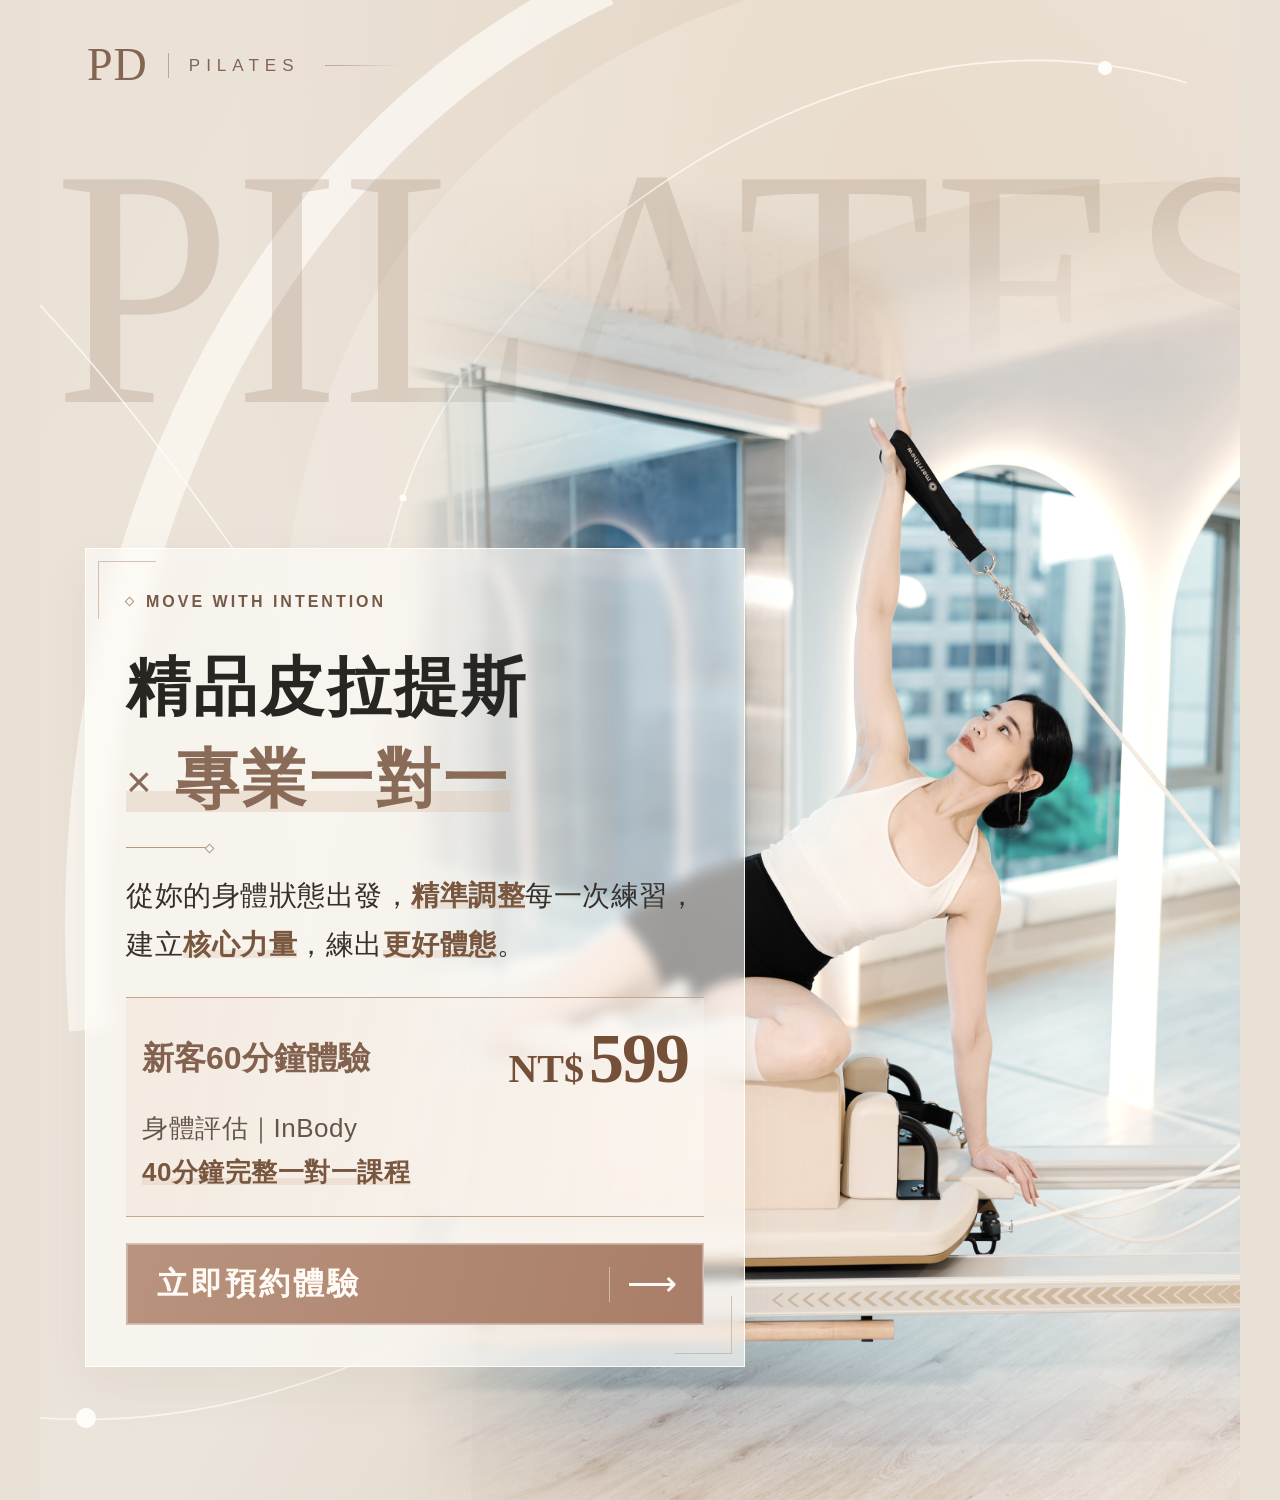
==== commit 2a39baf1: "Publish Taipei and Taichung editions with unified translucent panels" ====
--- a/01_精品首頁/index.html
+++ b/01_精品首頁/index.html
@@ -9,13 +9,14 @@
 .index{position:absolute;left:45px;top:449px;height:60px;display:flex;align-items:center;gap:19px}.index strong{font:56px/1 "Bodoni MT","Times New Roman",serif;font-weight:400}.index i{height:43px;width:1px;background:#a59689;transform:rotate(39deg);margin:0 5px}.index span{font:24px/1 "Times New Roman",serif;letter-spacing:3px;padding-top:13px}
 .panel{position:absolute;left:45px;top:564px;width:538px;height:503px;background:rgba(255,253,249,.62);box-shadow:0 9px 20px rgba(107,89,71,.035);padding:27px 39px}.kicker{margin:0;font:14px/25px Arial,sans-serif;letter-spacing:2.5px}.panel h1{position:absolute;left:39px;top:139px;margin:0;font-size:58px;line-height:1.36;font-weight:600;letter-spacing:6px;white-space:nowrap}.rule{position:absolute;left:43px;top:316px;width:61px;height:2px;background:#c6ae85}.description{position:absolute;left:42px;top:340px;margin:0;white-space:nowrap;font-size:20px;letter-spacing:1.25px;line-height:32px}.cta{position:absolute;left:43px;top:401px;width:274px;height:65px;display:flex;align-items:center;justify-content:center;gap:18px;color:#fffaf4;background:#cdb0a2;font-size:24px;letter-spacing:3px;text-decoration:none}.cta span{font:34px "Times New Roman",serif;letter-spacing:0}.inset{position:absolute;left:46px;top:1103px;width:257px;height:240px;border:2px solid rgba(255,255,255,.85);overflow:hidden;background:#c9aa98}.inset:after{content:"";position:absolute;left:29px;top:0;bottom:0;width:2px;background:#fff9ef}.inset img{position:absolute;max-width:none;width:1200px;height:1500px;left:-48px;top:-1105px}.foot{position:absolute;left:86px;top:1411px;margin:0;font:14px/22px Arial,sans-serif;letter-spacing:2.5px}.linework{position:absolute;inset:0;width:1200px;height:1500px;pointer-events:none}
 .ghost{z-index:1;font-weight:400;color:rgba(143,115,92,.21)}.photo{z-index:3;clip-path:none;mask-image:url("data:image/svg+xml,%3Csvg xmlns='http://www.w3.org/2000/svg' width='1200' height='1500'%3E%3Cdefs%3E%3Cfilter id='b'%3E%3CfeGaussianBlur stdDeviation='20'/%3E%3C/filter%3E%3C/defs%3E%3Cpath fill='white' filter='url(%23b)' d='M1020 326 L1120 326 L1120 455 L1240 455 L1240 1540 L396 1540 L416 1130 L490 1040 L604 950 L604 670 L750 535 L923 450 L1008 425Z'/%3E%3C/svg%3E");mask-size:1200px 1500px}.photo-softener{display:none}.linework{z-index:2}.panel,.index{z-index:4}.inset,.foot{z-index:5}.panel h1{font-size:60px;letter-spacing:7px;line-height:1.32}.description{letter-spacing:1px;font-size:20px}.page{background:radial-gradient(ellipse at 72% 14%,#dfcdb9 0,transparent 55%),linear-gradient(120deg,#e8ded3,#e8e1d8 48%,#d5c4ae)}
-</style><link rel="stylesheet" href="../shared/preserve-style.css"><link rel="stylesheet" href="home-refinement.css"><script src="../shared/page-bridge.js" defer></script><link rel="stylesheet" href="../shared/type-emphasis.css"><link rel="stylesheet" href="home-larger.css"><link rel="stylesheet" href="../shared/client-review-20260918.css"></head><body data-layout="home"><div class="viewport"><main class="page">
+</style><link rel="stylesheet" href="../shared/preserve-style.css?v=20261029-city-editions"><link rel="stylesheet" href="home-refinement.css?v=20261029-city-editions"><script src="../shared/page-bridge.js?v=20261029-city-editions" defer></script><link rel="stylesheet" href="../shared/type-emphasis.css?v=20261029-city-editions"><link rel="stylesheet" href="home-larger.css?v=20261029-city-editions"><link rel="stylesheet" href="../shared/client-review-20260918.css?v=20261029-city-editions"></head><body data-layout="home"><div class="viewport"><main class="page">
 <div class="brand-signature" aria-label="PD Pilates"><span class="brand-initials">PD</span><span class="brand-divider" aria-hidden="true"></span><span class="brand-name">PILATES</span><span class="brand-hairline" aria-hidden="true"></span></div>
 <svg class="sweep" viewBox="0 0 1200 1500" aria-hidden="true"><path d="M565 -15 C230 140 14 550 50 1030" fill="none" stroke="#fffdf9" stroke-opacity=".66" stroke-width="42"/><path d="M1210 -18 C710 -130 97 126 270 960 C350 470 739 144 1210 185" fill="#f8f4ed" fill-opacity=".27"/><path d="M1200 282 C774 270 411 650 436 1170 L431 1500 L0 1500 L0 0 L1200 0Z" fill="#f8f5ef" fill-opacity=".12"/></svg>
 <div class="ghost" aria-hidden="true">PILATES</div><img class="photo" src="assets/home-selected-0610-00056.jpg" alt="PD 教練於器械上伸展，使用指定的 0610 PD_DSC00056 原照"><div class="photo-softener"></div>
 
-<section class="panel" aria-labelledby="home-title"><p class="kicker"><span class="kicker-mark" aria-hidden="true"></span>MOVE WITH INTENTION</p><h1 id="home-title">精品皮拉提斯<br><span class="headline-secondary"><span class="headline-times">×</span> 專業一對一</span></h1><div class="rule" aria-hidden="true"></div><p class="description">從妳的身體狀態出發，<strong class="key-phrase">精準調整</strong>每一次練習，建立<strong class="key-phrase">核心力量</strong>，練出<strong class="key-phrase">更好體態</strong>。</p><div class="experience-detail"><p class="home-offer"><span class="offer-label">新客60分鐘體驗</span> <strong><span class="currency">NT$</span>599</strong></p><p class="home-includes">身體評估｜InBody<br><span class="key-phrase">40分鐘完整一對一課程</span></p></div><a class="cta" href="../booking.html?plan=trial">立即預約體驗 <span aria-hidden="true">⟶</span></a></section>
+<section class="panel" aria-labelledby="home-title"><p class="kicker"><span class="kicker-mark" aria-hidden="true"></span>MOVE WITH INTENTION</p><h1 id="home-title">精品皮拉提斯<br><span class="headline-secondary"><span class="headline-times">×</span> 專業一對一</span></h1><div class="rule" aria-hidden="true"></div><p class="description">從妳的身體狀態出發，<strong class="key-phrase">精準調整</strong>每一次練習，建立<strong class="key-phrase">核心力量</strong>，練出<strong class="key-phrase">更好體態</strong>。</p><div class="experience-detail"><p class="home-offer"><span class="offer-label">新客60分鐘體驗</span> <strong><span class="currency">NT$</span>599</strong></p><p class="home-includes">身體評估｜InBody<br><span class="key-phrase">40分鐘完整一對一課程</span></p></div><a class="cta" href="../booking.html?plan=trial&v=20261029-city-editions">立即預約體驗 <span aria-hidden="true">⟶</span></a></section>
 
 <svg class="linework" viewBox="0 0 1200 1500" aria-hidden="true"><g fill="none" stroke="#fffdf8" stroke-width="1.6" opacity=".75"><path d="M1147 83 C800 -23 436 267 363 498 C281 765 310 915 668 1100"/><path d="M0 305 C265 591 420 971 687 1135 C504 1274 277 1437 0 1418"/></g><g fill="#fffdf9"><circle cx="1065" cy="68" r="7"/><circle cx="363" cy="498" r="3.5"/><circle cx="46" cy="1418" r="10"/></g></svg>
 </main></div>
+<link rel="stylesheet" href="../shared/client-review-20261019.css?v=20261029-city-editions">
 </body></html>
--- a/shared/client-review-20260918.css
+++ b/shared/client-review-20260918.css
@@ -26,7 +26,9 @@
 body[data-layout=credentials] .cert h3{font-family:inherit;font-size:22px;letter-spacing:0}
 body[data-layout=needs] .pain{color:#45392f}
 body[data-layout=needs] .solution{color:#594131;font-weight:600}
-body[data-layout=needs] .solution span:first-child{text-decoration:underline;text-decoration-color:#b99578;text-decoration-thickness:2px;text-underline-offset:6px;font-weight:700}
+/* Client black marks indicate bold type, not visible underlines. */
+body[data-layout=needs] .solution span{font-weight:700;text-decoration:none}
+body[data-layout=needs] .quadrant:nth-of-type(4) .solution span:last-child{font-weight:500}
 /* Face-free detail crops. Background percentages select regions of the unchanged 2×2 source. */
 body[data-layout=needs] .quadrant:nth-of-type(1):before{background-size:409.09% 409.09%;background-position:32.353% 30.392%}
 body[data-layout=needs] .quadrant:nth-of-type(2):before{background-size:346.154% 346.154%;background-position:94.531% 28.646%}
@@ -46,3 +48,13 @@
  body[data-layout=credentials] .cert-head .small{font-size:16px;letter-spacing:.5px}
  body[data-layout=credentials] .cert h3{font-size:16px}
 }
+/* Taipei hero readability: stronger cream panel, original photograph unchanged. */
+body[data-layout=locations] .copy{background:linear-gradient(110deg,rgba(255,252,248,.97),rgba(255,252,248,.94));backdrop-filter:blur(10px);-webkit-backdrop-filter:blur(10px);border:1px solid rgba(255,255,255,.95);box-shadow:inset 3px 0 0 #b49a85;z-index:8}
+body[data-layout=locations] .copy h1{color:#2e2a28}
+body[data-layout=locations] .copy p{color:#44382f;font-weight:600}
+body[data-layout=locations] .copy .kicker{color:#624a39;font-weight:600}
+body[data-layout=locations] .copy .key-phrase{color:#674932;background:#e9dacb}
+body[data-layout=locations] .copy .rule{background:#94745c}
+/* User-approved pale cream overlay on the two hero photographs only. */
+body[data-layout=locations] .hero:after,
+body[data-layout=taichung] .veil{background:rgba(245,240,231,.22);pointer-events:none}
--- a/shared/client-review-20261019.css
+++ b/shared/client-review-20261019.css
@@ -0,0 +1,53 @@
+/* Client slides 1–8, 2026-10-19. Scoped changes; original assets are immutable. */
+/* 2026-10-29 local preview: home and both branch panels share a 60% cream surface; text and layout stay unchanged. */
+body[data-layout=home] .panel,
+body[data-layout=locations] .copy,
+body[data-layout=taichung] .panel{background:rgba(255,253,250,.60);backdrop-filter:blur(6px);-webkit-backdrop-filter:blur(6px)}
+body[data-layout=locations] .branch-style{margin:14px 0 6px;color:#79573f;font-size:24px;line-height:1.4;font-weight:700;letter-spacing:1px}
+body[data-layout=locations] .metro{margin-top:6px}
+/* Optical leveling is display-only. Keep each store's visual signature in view. */
+body[data-layout=locations] .card[data-branch=xinyi] .main img{object-position:74% center;transform:rotate(-.2deg) scale(1.01)}
+body[data-layout=locations] .card[data-branch=zhongxiao] .main img{object-position:61% center;transform:rotate(.25deg) scale(1.01)}
+body[data-layout=locations] .card[data-branch=yongkang] .main img{object-position:50% center;transform:rotate(.2deg) scale(1.01)}
+body[data-layout=taichung] .card:nth-child(1) img{object-position:60% center}
+body[data-layout=taichung] .card:nth-child(2) img{object-position:50% center}
+body[data-layout=taichung] .card:nth-child(3) img{object-position:91% center}
+/* One continuous wash instead of a visibly rectangular text panel. */
+body[data-layout=credentials] .hero{background:#faf4ee}
+body[data-layout=credentials] .photo{width:720px;height:755px;object-position:center 29%;border-radius:0;filter:none;mask-image:linear-gradient(90deg,transparent,#000 21%),linear-gradient(180deg,#000 79%,transparent);mask-composite:intersect}
+body[data-layout=credentials] .wash{background:linear-gradient(90deg,#faf4ee 0%,rgba(250,244,238,.98) 31%,rgba(250,244,238,.86) 44%,rgba(250,244,238,.35) 56%,transparent 68%)}
+body[data-layout=credentials] .panel{background:none;border:0;box-shadow:none;backdrop-filter:none;-webkit-backdrop-filter:none}
+body[data-layout=needs] .hero p{line-height:1.7;text-wrap:balance}
+body[data-layout=dual] .intro{font-size:45px;letter-spacing:1px;display:flex;align-items:baseline;justify-content:center;gap:18px;flex-wrap:wrap}
+body[data-layout=dual] .hero-original{font-size:23px;color:#7e6a5c;letter-spacing:0;font-weight:500;white-space:nowrap}
+body[data-layout=dual] .price-stack{display:flex;flex-direction:column;align-items:center;gap:8px;min-width:0}
+body[data-layout=dual] .booking{min-height:126px;grid-template-columns:1.05fr 1.35fr 1.35fr;gap:14px;padding:15px 22px}
+body[data-layout=dual] .booking strong{font-size:61px;white-space:nowrap;letter-spacing:-1px;line-height:1.1}
+body[data-layout=dual] .original-price{font-size:21px;color:#7b6555;line-height:1.3;font-family:inherit;letter-spacing:0}
+body[data-layout=dual] s{text-decoration-thickness:1px;text-decoration-color:#96775f}
+body[data-layout=dual] .premium-booking .validity{font-family:inherit;font-size:18px;line-height:1.65;letter-spacing:0;color:#6f5747;white-space:nowrap;margin-top:5px}
+body[data-layout=dual] .policy-link{text-align:right;margin:11px 32px 0;font-size:19px;line-height:1.6;position:relative;z-index:4;color:#73533e}
+body[data-layout=dual] .policy-link a{border-bottom:1px solid #bda28e;padding-bottom:3px}
+body[data-layout=dual] .premium-booking{margin-top:24px}
+@media(min-width:761px){body[data-layout=dual] .experience{padding-bottom:20px}}
+/* Feather the hero photo at every edge without reprocessing the source. */
+body[data-layout=dual] .photo{background:transparent;mask-image:linear-gradient(180deg,transparent,#000 8%,#000 76%,transparent)}
+body[data-layout=sop] .line-button{font-size:23px;letter-spacing:0}
+@media(max-width:760px){
+ body[data-layout=locations] .branch-style{font-size:24px;margin-top:16px}
+ body[data-layout=locations] .main{height:auto;aspect-ratio:4/3}
+ body[data-layout=locations] .main img{object-fit:cover}
+ body[data-layout=credentials] .hero{padding-top:390px}
+ body[data-layout=credentials] .photo{width:100%;height:530px;object-position:50% 26%;mask-image:linear-gradient(180deg,#000 63%,transparent);mask-composite:add}
+ body[data-layout=credentials] .wash{background:linear-gradient(180deg,transparent 290px,rgba(250,244,238,.55) 380px,#faf4ee 520px)}
+ body[data-layout=credentials] .panel{background:none;border:0}
+ body[data-layout=dual] .intro{font-size:31px;gap:4px 12px;line-height:1.5}
+ body[data-layout=dual] .hero-original{font-size:20px}
+ body[data-layout=dual] .booking{grid-template-columns:minmax(0,1fr);gap:17px;padding:23px 19px}
+ body[data-layout=dual] .booking strong{font-size:60px;margin:0}
+ body[data-layout=dual] .original-price{font-size:21px}
+ body[data-layout=dual] .premium-booking .validity{font-size:19px}
+ body[data-layout=dual] .policy-link{font-size:18px;margin:14px 5px 0;text-align:center}
+ body[data-layout=sop] .line-button{font-size:21px}
+}
+@media(max-width:350px){body[data-layout=dual] .booking strong{font-size:53px}body[data-layout=sop] .line-button{font-size:19px}body[data-layout=taichung] .panel h1{font-size:30px;letter-spacing:0}}
